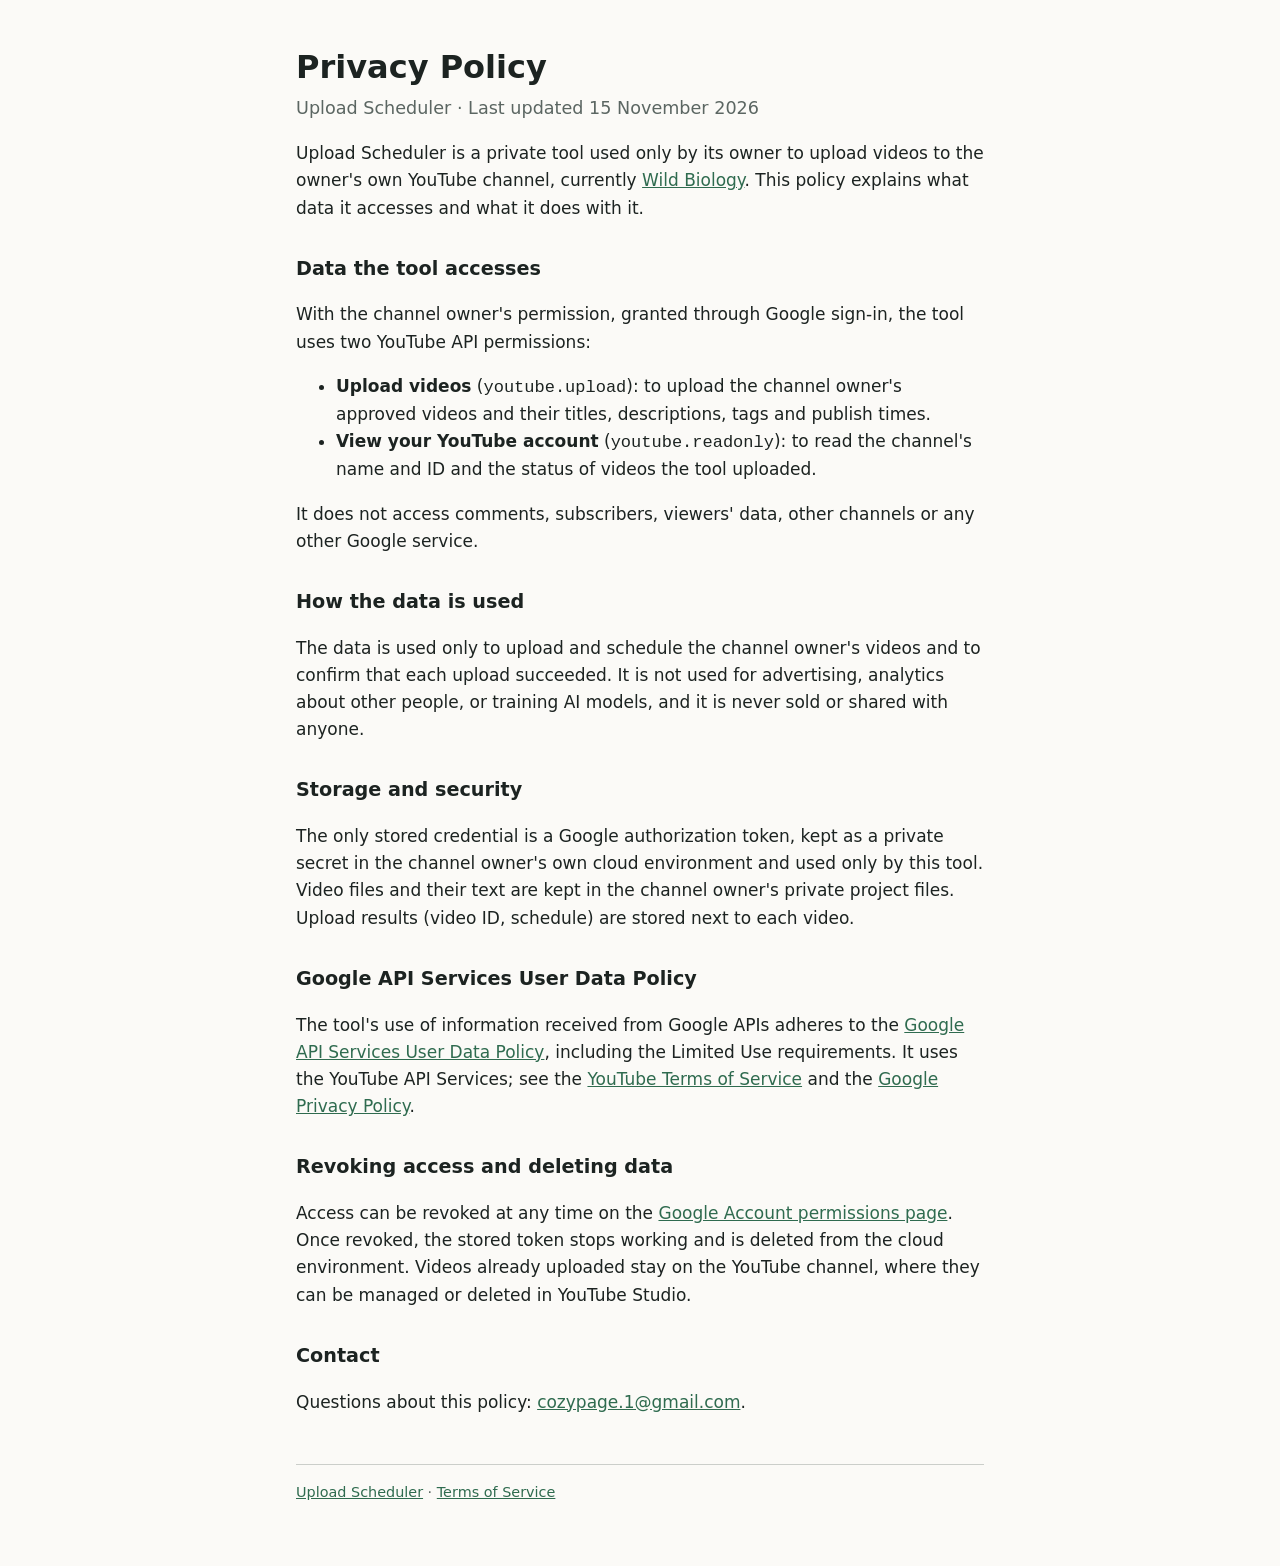
==== privacy.html @ 9459c92c "Publish Upload Scheduler homepage, privacy policy and terms Co-Authored-By: Claude Opus 5.5 <noreply" ====
<!doctype html>
<html lang="en">
<head>
<meta charset="utf-8">
<meta name="viewport" content="width=device-width, initial-scale=1">
<title>Privacy Policy</title>
<meta name="description" content="Privacy Policy for Upload Scheduler.">
<link rel="stylesheet" href="style.css">
</head>
<body>
<main>
<h1>Privacy Policy</h1>
<p class="lead">Upload Scheduler · Last updated 15 November 2026</p>

<p>Upload Scheduler is a private tool used only by its owner to upload videos to the owner's own YouTube channel, currently <a href="https://www.youtube.com/@wild-biology">Wild Biology</a>. This policy explains what data it accesses and what it does with it.</p>

<h2>Data the tool accesses</h2>
<p>With the channel owner's permission, granted through Google sign-in, the tool uses two YouTube API permissions:</p>
<ul>
<li><strong>Upload videos</strong> (<code>youtube.upload</code>): to upload the channel owner's approved videos and their titles, descriptions, tags and publish times.</li>
<li><strong>View your YouTube account</strong> (<code>youtube.readonly</code>): to read the channel's name and ID and the status of videos the tool uploaded.</li>
</ul>
<p>It does not access comments, subscribers, viewers' data, other channels or any other Google service.</p>

<h2>How the data is used</h2>
<p>The data is used only to upload and schedule the channel owner's videos and to confirm that each upload succeeded. It is not used for advertising, analytics about other people, or training AI models, and it is never sold or shared with anyone.</p>

<h2>Storage and security</h2>
<p>The only stored credential is a Google authorization token, kept as a private secret in the channel owner's own cloud environment and used only by this tool. Video files and their text are kept in the channel owner's private project files. Upload results (video ID, schedule) are stored next to each video.</p>

<h2>Google API Services User Data Policy</h2>
<p>The tool's use of information received from Google APIs adheres to the <a href="https://developers.google.com/terms/api-services-user-data-policy">Google API Services User Data Policy</a>, including the Limited Use requirements. It uses the YouTube API Services; see the <a href="https://www.youtube.com/t/terms">YouTube Terms of Service</a> and the <a href="https://policies.google.com/privacy">Google Privacy Policy</a>.</p>

<h2>Revoking access and deleting data</h2>
<p>Access can be revoked at any time on the <a href="https://myaccount.google.com/permissions">Google Account permissions page</a>. Once revoked, the stored token stops working and is deleted from the cloud environment. Videos already uploaded stay on the YouTube channel, where they can be managed or deleted in YouTube Studio.</p>

<h2>Contact</h2>
<p>Questions about this policy: <a href="mailto:cozypage.1@gmail.com">cozypage.1@gmail.com</a>.</p>

<footer>
<a href="index.html">Upload Scheduler</a> · <a href="terms.html">Terms of Service</a>
</footer>
</main>
</body>
</html>
---- style.css ----
:root { --fg: #1c2321; --muted: #5b6662; --accent: #2f6b4f; --bg: #fbfaf7; }
@media (prefers-color-scheme: dark) { :root { --fg: #e8ece9; --muted: #a3ada8; --accent: #7fc4a0; --bg: #121614; } }
* { box-sizing: border-box; }
body { margin: 0; background: var(--bg); color: var(--fg); font: 17px/1.6 system-ui, -apple-system, "Segoe UI", sans-serif; }
main { max-width: 720px; margin: 0 auto; padding: 48px 16px 64px; }
h1 { font-size: 2rem; line-height: 1.2; margin: 0 0 8px; }
h2 { font-size: 1.2rem; margin: 32px 0 8px; }
p, li { color: var(--fg); }
.lead { color: var(--muted); font-size: 1.1rem; margin-top: 0; }
a { color: var(--accent); }
footer { margin-top: 48px; padding-top: 16px; border-top: 1px solid color-mix(in srgb, var(--muted) 30%, transparent); color: var(--muted); font-size: 0.9rem; }
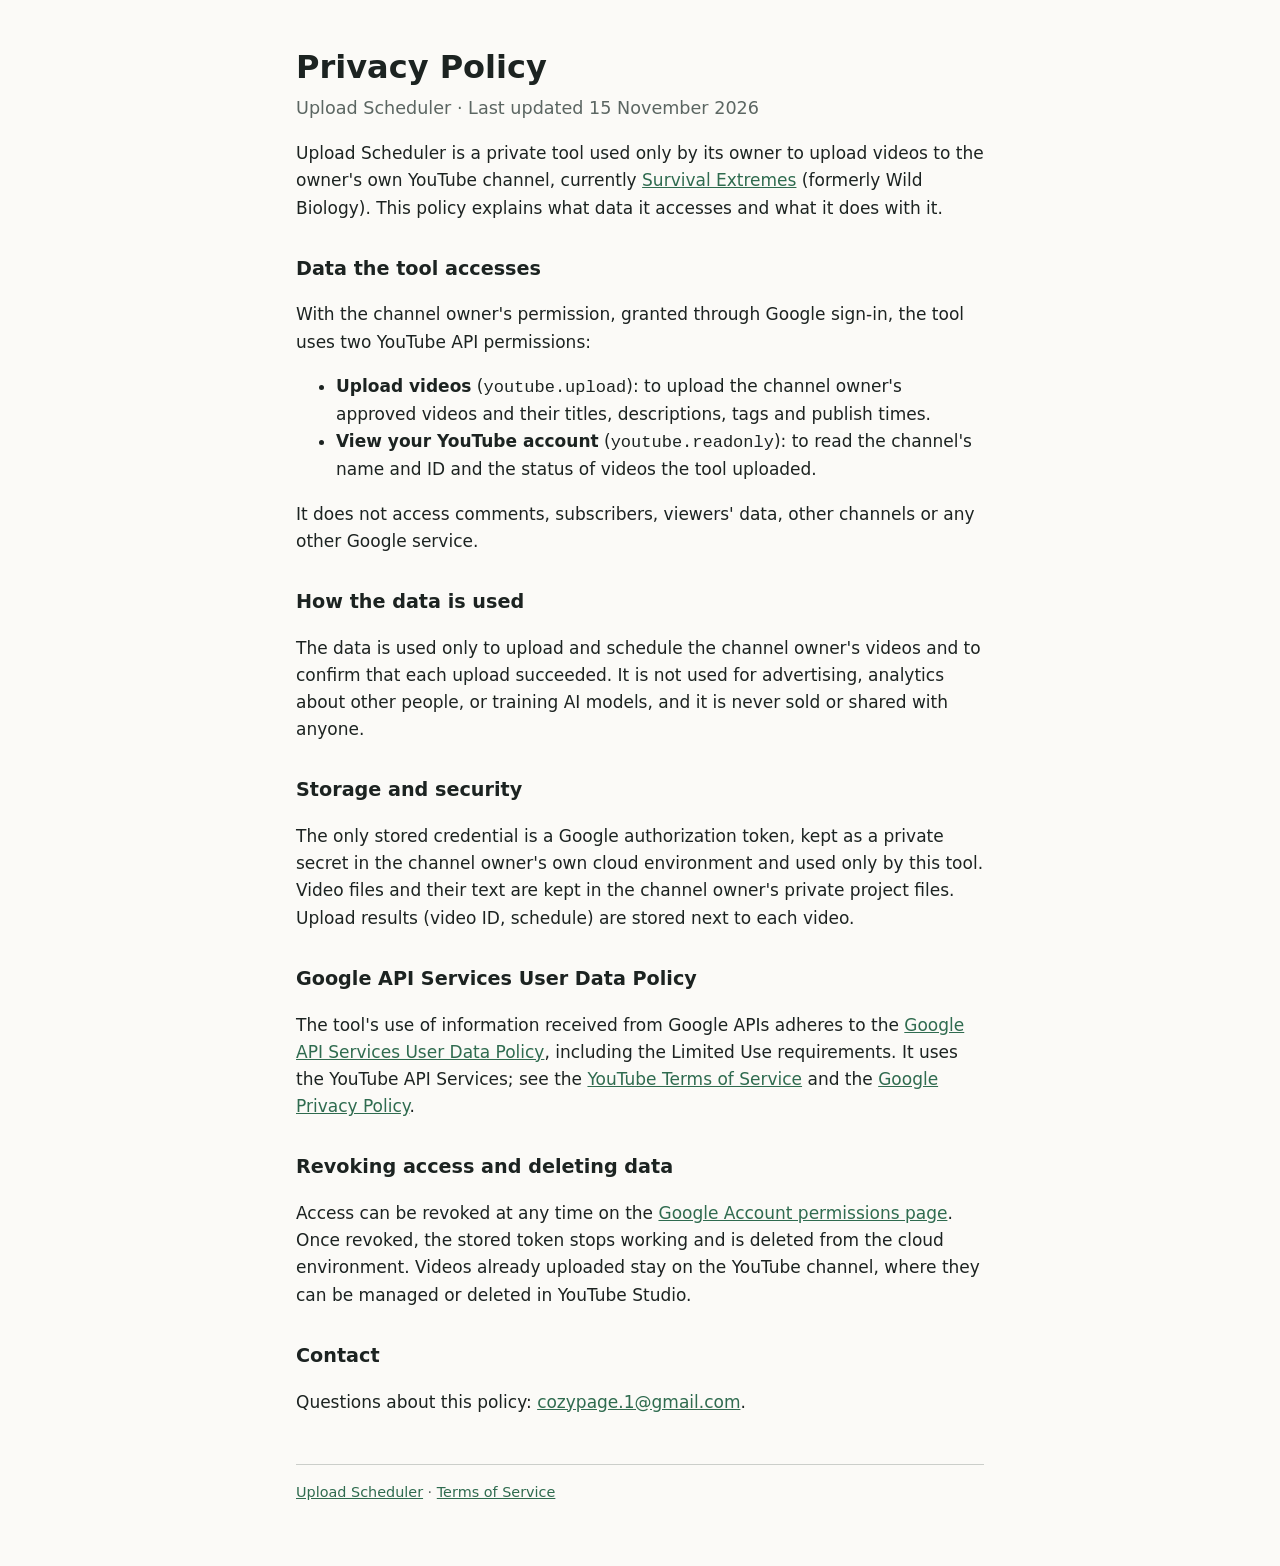
==== commit ec5e8677: "Point the site at the renamed channel, Survival Extremes The YouTube channel was renamed from Wild B" ====
--- a/privacy.html
+++ b/privacy.html
@@ -12,7 +12,7 @@
 <h1>Privacy Policy</h1>
 <p class="lead">Upload Scheduler · Last updated 15 November 2026</p>
 
-<p>Upload Scheduler is a private tool used only by its owner to upload videos to the owner's own YouTube channel, currently <a href="https://www.youtube.com/@wild-biology">Wild Biology</a>. This policy explains what data it accesses and what it does with it.</p>
+<p>Upload Scheduler is a private tool used only by its owner to upload videos to the owner's own YouTube channel, currently <a href="https://www.youtube.com/@survival.extremes">Survival Extremes</a> (formerly Wild Biology). This policy explains what data it accesses and what it does with it.</p>
 
 <h2>Data the tool accesses</h2>
 <p>With the channel owner's permission, granted through Google sign-in, the tool uses two YouTube API permissions:</p>
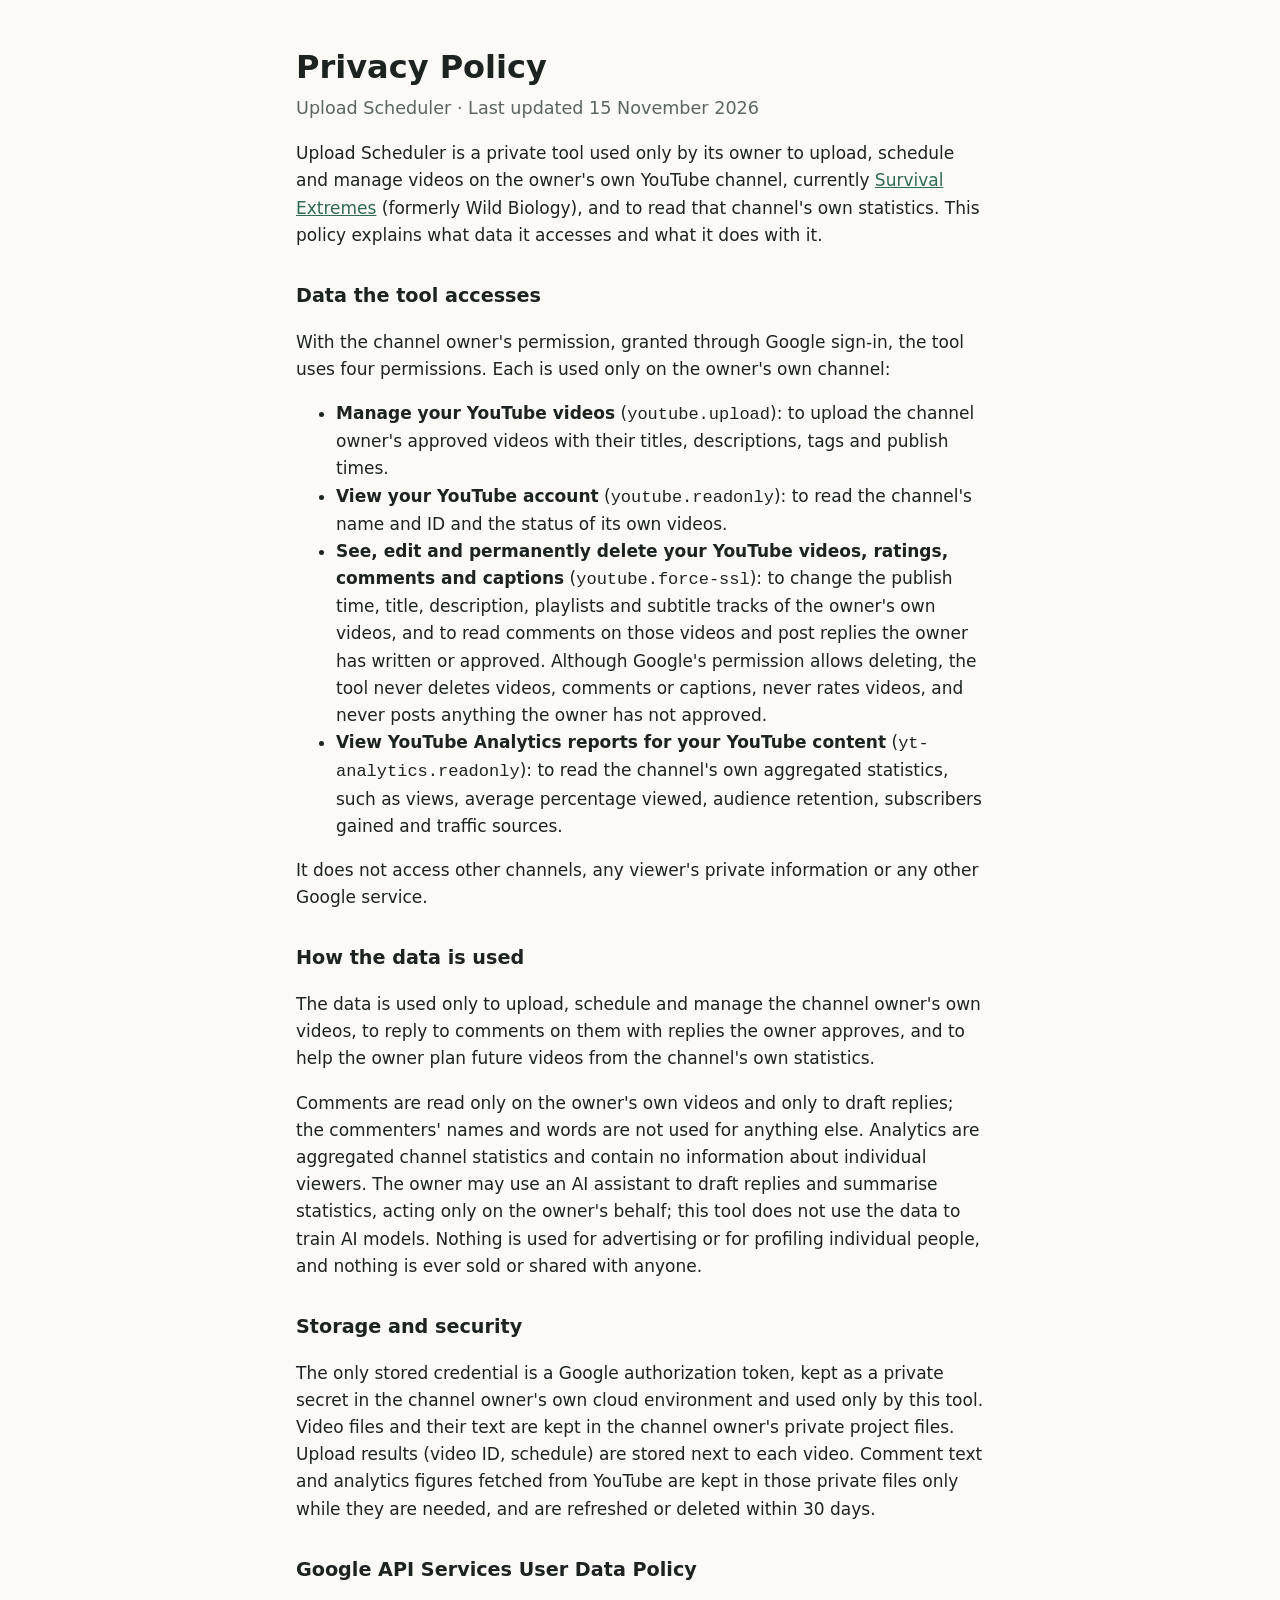
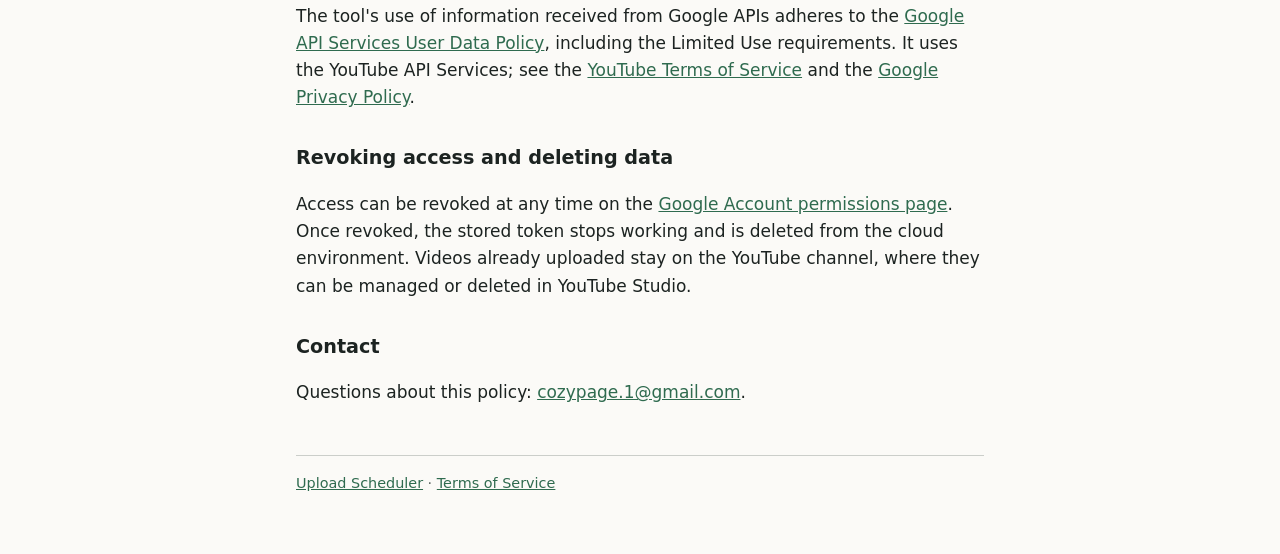
==== commit 0cb123c8: "Describe the analytics and video-management permissions Covers youtube.force-ssl (edit own videos, p" ====
--- a/privacy.html
+++ b/privacy.html
@@ -12,21 +12,24 @@
 <h1>Privacy Policy</h1>
 <p class="lead">Upload Scheduler · Last updated 15 November 2026</p>
 
-<p>Upload Scheduler is a private tool used only by its owner to upload videos to the owner's own YouTube channel, currently <a href="https://www.youtube.com/@survival.extremes">Survival Extremes</a> (formerly Wild Biology). This policy explains what data it accesses and what it does with it.</p>
+<p>Upload Scheduler is a private tool used only by its owner to upload, schedule and manage videos on the owner's own YouTube channel, currently <a href="https://www.youtube.com/@survival.extremes">Survival Extremes</a> (formerly Wild Biology), and to read that channel's own statistics. This policy explains what data it accesses and what it does with it.</p>
 
 <h2>Data the tool accesses</h2>
-<p>With the channel owner's permission, granted through Google sign-in, the tool uses two YouTube API permissions:</p>
+<p>With the channel owner's permission, granted through Google sign-in, the tool uses four permissions. Each is used only on the owner's own channel:</p>
 <ul>
-<li><strong>Upload videos</strong> (<code>youtube.upload</code>): to upload the channel owner's approved videos and their titles, descriptions, tags and publish times.</li>
-<li><strong>View your YouTube account</strong> (<code>youtube.readonly</code>): to read the channel's name and ID and the status of videos the tool uploaded.</li>
+<li><strong>Manage your YouTube videos</strong> (<code>youtube.upload</code>): to upload the channel owner's approved videos with their titles, descriptions, tags and publish times.</li>
+<li><strong>View your YouTube account</strong> (<code>youtube.readonly</code>): to read the channel's name and ID and the status of its own videos.</li>
+<li><strong>See, edit and permanently delete your YouTube videos, ratings, comments and captions</strong> (<code>youtube.force-ssl</code>): to change the publish time, title, description, playlists and subtitle tracks of the owner's own videos, and to read comments on those videos and post replies the owner has written or approved. Although Google's permission allows deleting, the tool never deletes videos, comments or captions, never rates videos, and never posts anything the owner has not approved.</li>
+<li><strong>View YouTube Analytics reports for your YouTube content</strong> (<code>yt-analytics.readonly</code>): to read the channel's own aggregated statistics, such as views, average percentage viewed, audience retention, subscribers gained and traffic sources.</li>
 </ul>
-<p>It does not access comments, subscribers, viewers' data, other channels or any other Google service.</p>
+<p>It does not access other channels, any viewer's private information or any other Google service.</p>
 
 <h2>How the data is used</h2>
-<p>The data is used only to upload and schedule the channel owner's videos and to confirm that each upload succeeded. It is not used for advertising, analytics about other people, or training AI models, and it is never sold or shared with anyone.</p>
+<p>The data is used only to upload, schedule and manage the channel owner's own videos, to reply to comments on them with replies the owner approves, and to help the owner plan future videos from the channel's own statistics.</p>
+<p>Comments are read only on the owner's own videos and only to draft replies; the commenters' names and words are not used for anything else. Analytics are aggregated channel statistics and contain no information about individual viewers. The owner may use an AI assistant to draft replies and summarise statistics, acting only on the owner's behalf; this tool does not use the data to train AI models. Nothing is used for advertising or for profiling individual people, and nothing is ever sold or shared with anyone.</p>
 
 <h2>Storage and security</h2>
-<p>The only stored credential is a Google authorization token, kept as a private secret in the channel owner's own cloud environment and used only by this tool. Video files and their text are kept in the channel owner's private project files. Upload results (video ID, schedule) are stored next to each video.</p>
+<p>The only stored credential is a Google authorization token, kept as a private secret in the channel owner's own cloud environment and used only by this tool. Video files and their text are kept in the channel owner's private project files. Upload results (video ID, schedule) are stored next to each video. Comment text and analytics figures fetched from YouTube are kept in those private files only while they are needed, and are refreshed or deleted within 30 days.</p>
 
 <h2>Google API Services User Data Policy</h2>
 <p>The tool's use of information received from Google APIs adheres to the <a href="https://developers.google.com/terms/api-services-user-data-policy">Google API Services User Data Policy</a>, including the Limited Use requirements. It uses the YouTube API Services; see the <a href="https://www.youtube.com/t/terms">YouTube Terms of Service</a> and the <a href="https://policies.google.com/privacy">Google Privacy Policy</a>.</p>
